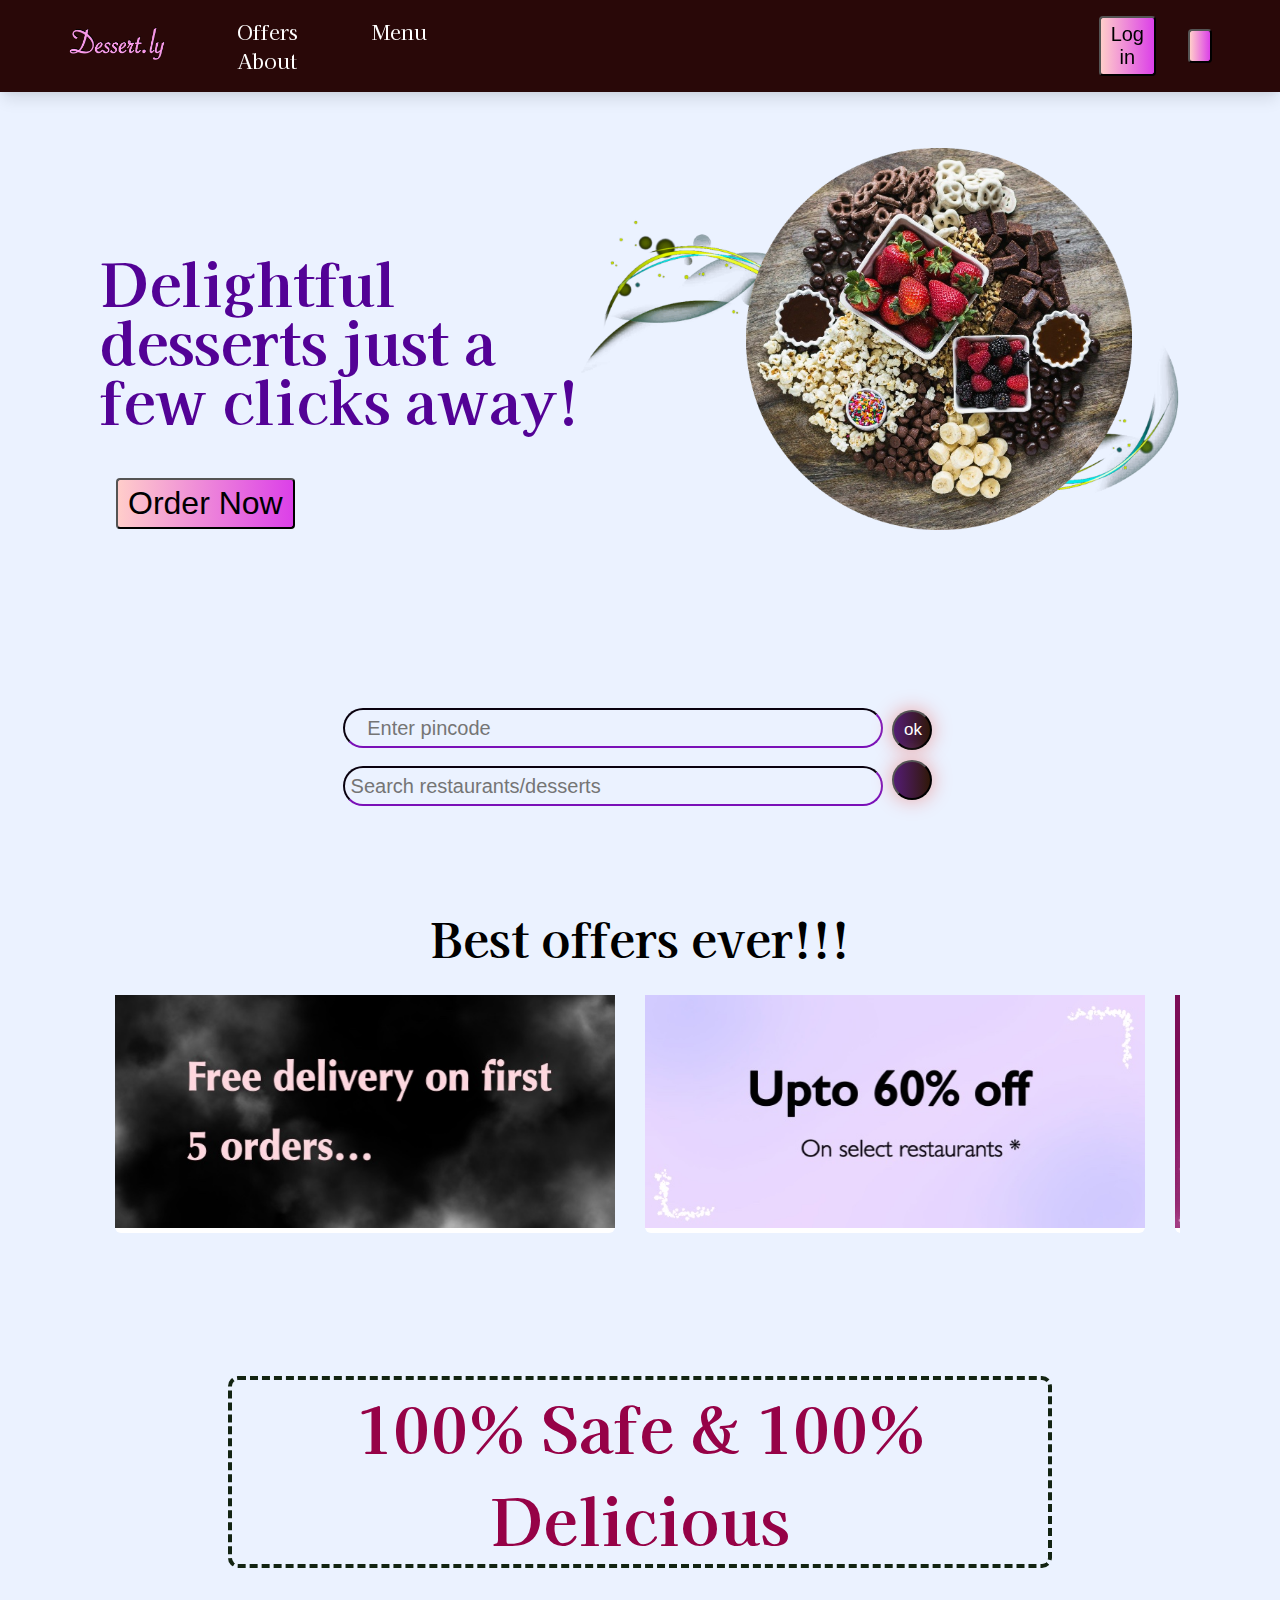
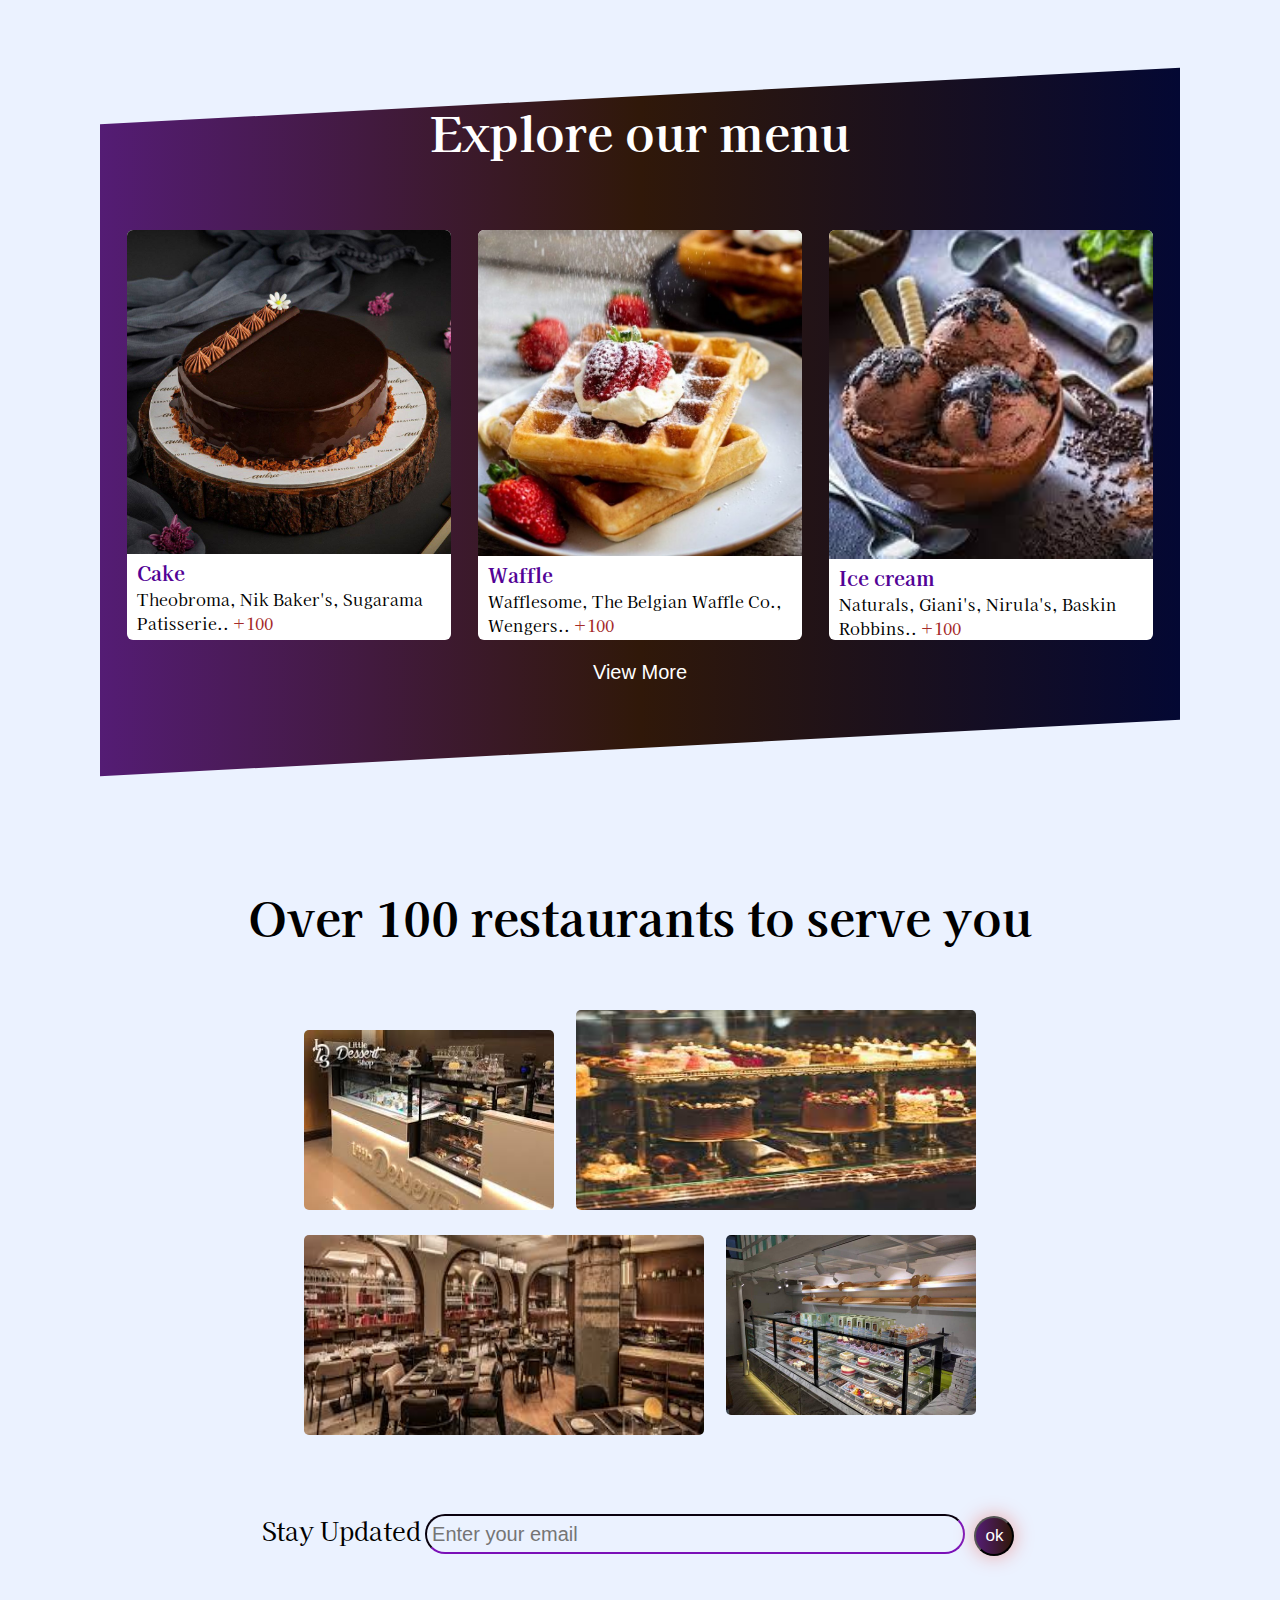
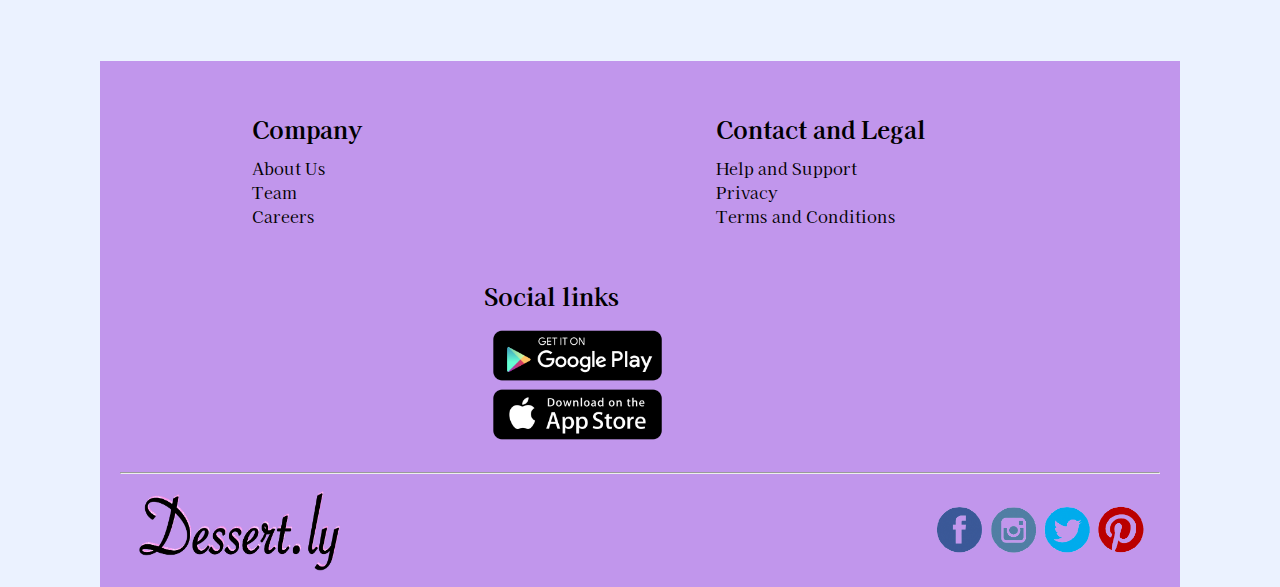
==== index.html @ 54e62a46 "first commit" ====
<!DOCTYPE html>
<html lang="en">
<head>
    <meta charset="UTF-8">
    <meta http-equiv="X-UA-Compatible" content="IE=edge">
    <meta name="viewport" content="width=device-width, initial-scale=1.0">
    <title>Dessert.ly</title>
    <link rel="stylesheet" href="style.css" />
    <link rel="preconnect" href="https://fonts.googleapis.com"> 
    <link rel="preconnect" href="https://fonts.gstatic.com" crossorigin> 
    <link href="https://fonts.googleapis.com/css2?family=Kaisei+Decol:wght@400;500;700&display=swap" rel="stylesheet">
    <link href='https://css.gg/shopping-cart.css' rel='stylesheet'> 
    <link href='https://css.gg/search.css' rel='stylesheet'>
    <link href='https://css.gg/menu.css' rel='stylesheet'>
</head>
<body>
    <header>
        <nav class="navbar">
            <div class="navbar__brand">
                <img src="./assets/logo1.png" alt="logo" class="brand__logo"/>
            </div>
            <div class="anchor">
                <a href="#offers">Offers</a>
                <a href="#menu">Menu</a>
                <a href="#about">About</a>
            </div>
            <div>
                <button id="login" class="button__primary">Log in</button>
            </div>
            <div class="nav__items">
                <button id="cart" class="button__primary">
                    <i class="gg-shopping-cart"></i>
                </button>
            </div>
            <div class="dropdown">
                <button id="me" class="button__primary">
                    <i class="gg-menu"></i>
                </button>
                <div class="dropdown__items">
                    <a href="#offers">Offers</a>
                    <a href="#menu">Menu</a>
                    <a href="#about">About</a>
                </div>
            </div>
        </nav>
    </header>
    <main class="container">
        <section class="hero__container">
            <div class="hero_image_container">
                <img src="./assets/hero2.png" alt="heroimage" class="hero__image"/>
                <img src="./assets/heroShape.png" alt="heroimageshape/" class="hero__image__shape" />
            </div>
            <div class="hero__description">
                <h1 class="hero__text">Delightful desserts just a few clicks away! </h1>
                <button id="order__button" class="button__primary">Order Now</button>
            </div>
        </section>
    <div class="form__input">
        <form>
            <input type="number" placeholder="    Enter pincode "/>
            <input type="submit" value="ok"/>
            <br>
            <input type="search" placeholder=" Search restaurants/desserts "/>
            <button class="search__icon">
                <i class="gg-search"></i>
            </button>
        </form>
    </div>
        <section id="offers" class="discount__coupon__container">
            <h1 class="text-x2">Best offers ever!!!</h1>
        <div class="discount__coupon__container__list">
            <div class="discount__coupon">
                <img src="./assets/discount1.JPG" alt="discount coupon 1" class="dc"/>
            </div>
            <div class="discount__coupon">
                <img src="./assets/discount2.JPG" alt="discount coupon 2" class="dc"/>
            </div>
            <div class="discount__coupon">
                <img src="./assets/discount3.JPG" alt="discount coupon 3" class="dc"/>
            </div>
            <div class="discount__coupon">
                <img src="./assets/discount4.JPG" alt="discount coupon 4" class="dc"/>
            </div>
        </div>
        </section>
        <div class="discount__coupon__text">
            <strong>100% Safe & 100% Delicious</strong>
        </div>
        <section id="menu" class="food__list__container">
            <h1 class="text-x1">Explore our menu</h1>
            <div class="food__list__container__diagonal"></div>
            <div class="food__menu__card__list">
                <div style= "margin-bottom: 1rem;" class="food__menu__card">
                    <img src="./assets/cake.jpg" alt="cake" class="food__menu__card__image"/>
                    <div class="food__menu__card__details">
                        <h4 class="food__menu__card__title"><strong>Cake</strong></h4>
                        <p>
                            Theobroma, Nik Baker's, Sugarama Patisserie..
                            <span style="color: brown;">+100</span>
                        </p>
                    </div>
                </div>        
                <div style= "margin-bottom: 1rem" class="food__menu__card">
                    <img src="./assets/waffle.jpg" alt="Waffle" class="food__menu__card__image"/>
                    <div class="food__menu__card__details">
                        <h4 class="food__menu__card__title"><strong>Waffle</strong></h4>
                        <p>
                            Wafflesome, The Belgian Waffle Co., Wengers..
                            <span style="color: brown;">+100</span>
                        </p>
                    </div>
                </div>        
                <div style= "margin-bottom: 1rem;" class="food__menu__card">
                    <img src="./assets/icecream1.jpg" alt="Ice cream" class="food__menu__card__image"/>
                    <div class="food__menu__card__details">
                        <h4 class="food__menu__card__title"><strong>Ice cream</strong></h4>
                        <p>
                            Naturals, Giani's, Nirula's, Baskin Robbins..
                            <span style="color: brown;">+100</span>
                        </p>
                    </div>
                </div> 
                <button class="view__more">View More</button>       
            </div>
        </section>
        <section class="restaurant__list__container">
            <div class="restaurant__list__text">
                <h4 class="text-x3">Over 100 restaurants to serve you</h4>
            </div>
            <div class="restaurant__list__images__container">
                <div class="restaurant__list__row1">
                    <img src="./assets/restaurant1.jpg" alt="r1" class="restaurant1"/>
                    <img src="./assets/restaurant2.jpg" alt="r2" class="restaurant2"/>
                </div>
                <div class="restaurant__list__row2">
                    <img src="./assets/restaurant4.jpg" alt="r4" class="restaurant4"/>
                    <img src="./assets/restaurant3.jpg" alt="r3" class="restaurant3"/>
                </div>
            </div>
            <div class="email__input">
            <form>
                <label for="email">Stay Updated</label> 
                <input type="email" placeholder=" Enter your email " id="email"/>
                <input type="submit" value="ok"/>
            </form>
            </div>
        </section>
        <div id="about" class="bottom__container">
            <div class="bottom__list">
                <h2>Company</h2>
                <p>
                    About Us
                    <br>
                    Team 
                    <br>
                    Careers
                </p>
            </div>
            <div class="bottom__list">
                <h2>Contact and Legal</h2>
                <p>
                    Help and Support
                    <br>
                    Privacy
                    <br>
                    Terms and Conditions
                </p>
            </div>
            <div class="bottom__list">
                <h2>Social links</h2>
                <img src="./assets/social.png" alt="social links" class="social"/>
            </div>
            <hr style="width:100%">
            <div class="last__line">
                <img src="./assets/logo.png" alt="logo" class="brand__logo__bottom"/>
                <img src="./assets/social__media__icons1.png" alt="social media" class="social__media"/>
            </div>
        </div>
    </main>
</body>
</html>
---- style.css ----
* { 
    padding: 0;
    margin: 0;
    box-sizing: border-box;
  }

body {
    font-family: 'Kaisei Decol', serif;
    background-color:#ebf2ff;
}

.navbar {
    position: sticky;
    width: 100%;
    top: 0;
    display: flex;
    align-items: center;
    background-color: rgb(41, 8, 8);
    box-shadow: 0 10px 15px -3px rgb(0 0 0 / 10%), 0 4px 6px -2px rgb(0 0 0 / 5%);
    z-index: 9999;
}

.navbar__brand {
    margin-right: 60px;
    width: 100px;
}

.brand__logo {
    padding-left: 20px;
    width: 150%;
}

.anchor a{
    display: none;
}

#login{
    margin-left: 55px;
    font-size: 17px;
}

#me{
    height: 9px;
    padding: 15px 0px;
}

#cart{
    font-size: 10px;
    height:34px;
    margin-right: 20px;
}

.dropdown__items a{
    font-size: 17px;
    color: rgb(41, 8, 8);
    text-decoration: none;
    display: block;
    text-align: center;
}

.dropdown__items{
    display: none;
    position: absolute;
    background-color: #ebf2ff;
    width: 70px;
    box-shadow: 0px 8px 16px 0px rgba(0,0,0,0.2);
    z-index: 1;
    right: 0;
    padding: 8px 0px;
}

.dropdown__items a:hover{
    color: rgb(112, 64, 201);
    font-size: 18px;
}

.dropdown #me{
    font-family: inherit;
    margin: 0;
}

.dropdown:hover .dropdown__items{
    display: block;
}

.navbar__nav__items {
    display: flex;
}

.container {
    padding: 0px 20px;
}

.hero__container {
    margin-top: 1rem;
}

.hero__image__container {
    position: relative;
    margin-top: 100px;
}

.hero__image {
    position: absolute;
    right: 20px;
    margin-top: 1rem;
    width: 65%;
    margin-right: 10%; 
    margin-left: 10%;
    z-index: 2;
    border-radius: 10px;
}

.hero__image__shape {
    margin-top: 4.25rem;
    width: 100%;
}

.hero__description {
    display: flex;
    flex-direction: column;
    align-items: flex-start;
    margin-top: 3rem;
    margin-bottom: 2rem;
}

.hero__text {
    font-size: 1.5rem;
    line-height: 2rem;
    color: rgb(83, 2, 150);
    font-weight: 900;
    text-align: center;
}

.discount__coupon__container {
    margin-top: 2rem;
}

.discount__coupon__container__list{
    display: flex;
    flex-basis: 40%;
    position: relative;
    overflow-x: auto;
    white-space: nowrap;
}

.discount__coupon {
    position: relative;
    margin: 15px;
    background-color: white;
    border-radius: 6px;
}

.dc{
    width: 300px;
    height: auto;
}

.text-x2{
    margin-top: 2rem;
    margin-bottom: 0.5rem;
    color: black;
    text-align: center;
    font-size: 1.7rem;
}

.discount__coupon__text {
    margin: 4rem;
    color: rgb(150, 2, 71);
    font-size: 2.5rem;
    text-align: center;
    border-radius: 10px;
    border-style:dashed;
    border-width: 4px;
    border-color: rgb(19, 36, 18);
}

.button__primary {
    background-image: linear-gradient(
        to right,
        #ffcdca 0%,
        #db3de9 51%,
        #bf8eff 100%
    );
    font-size: 20px;
    margin: 10px;
    padding: 5px 10px;
    align-self: center;
    text-align: center;
    transition: 0.5s;
    background-size: 200% auto;
    border-radius: 4px;
    display: block;
}

.button__primary:hover {
    background-position: right center;
    box-shadow: 0 0 20px rgb(235, 163, 163);
}

.food__list__container{
    position: relative;
    margin: 4rem 0;
}

.food__menu__card__list{
    width: 100%;
}

.food__menu__card:hover,.discount__coupon:hover{
    box-shadow: 0 0 20px rgb(235, 163, 163);
}

.food__menu__card__image{
    border-radius: 6px 6px 0px 0px;
    width: 100%;
}

.food__menu__card__details {
    text-align: left;
    color: black;
    padding: 0px 10px;
}

.food__menu__card__title{
    font-size: 1.25rem;
    line-height: 1.75rem;
    color:rgb(83, 2, 150);
    font-weight: 900;
}

.text-x1{
    text-align: center;
    font-size: 1.7rem;
    margin-top: 1rem;
    padding-bottom: 0.5rem;
    color: black;
}

.text-x3{
    text-align: center;
    font-size: 1.7rem;
    margin-top: 1rem;
    color: black;
}

.view__more{
    font-size: 20px;
    margin: auto;
    padding: 5px 10px;
    width: 70%;
    color:rgb(150, 2, 71);
    background-color: transparent;
    transition: 0.5s;
    background-size: 200% auto;
    border: 0px;
    border-radius: 4px;
    display: block;   
}

.view__more:hover {
    width: 35%;
    color: white;
    background-color: rgb(41, 8, 8);
    border-radius: 20px;
}

.restaurant__list__images__container {
    margin-top: 3rem;
}

.restaurant__list__row1 {
    display: flex;
    align-items: baseline;
}

.restaurant__list__row2 {
    margin-top: 10px;
    display: flex;
    align-items: flex-start;
    flex-direction: row-reverse;
}

.restaurant1, .restaurant4 {
    border-radius: 5px;
    margin: 0 5px;
    width: 130px;
    height: 80px;
}

.restaurant2, .restaurant3 {
    border-radius: 5px;
    margin: 0 5px;
    width: 200px;
    height: 100px;
}

.form__input{
    text-align: center;
}

input[type=number],input[type=search]{
    width: 80%;
    height: 40px;
    border-radius: 20px;
    background-color: transparent;
    border-color: rgb(66, 9, 99);
    font-size: 15px;
}

input[type=email]{
    width: 45%;
    height: 40px;
    border-radius: 20px;
    background-color: transparent;
    border-color: rgb(66, 9, 99);
    font-size: 15px;
}

label{
    font-size: 18px;
}

.email__input{
    text-align: center;
    margin-top: 4rem;
}

.search__icon,input[type=submit]{
    width: 40px;
    height: 40px; 
    border-radius: 20px;
    color: white;
    background-image: linear-gradient(
        to right,
        rgb(84, 28, 116) 0%,
        #301809 50%,
        #040833 100%
    );
    font-size: 17px;
    margin: 5px;
    padding: 5px 10px;
    align-self: center;
    text-align: center;
    transition: 0.5s;
    background-size: 200% auto;
    box-shadow: 0 0 20px rgb(235, 163, 163);
}

.bottom__container{
    margin-top: 100px;
    padding: 20px 20px 0px 20px;
    background-color: rgb(193, 150, 236);
    width: 100%;
}

.bottom__list{
    margin: 20px;
}

.social{
    width: 60%;
}

hr { 
    display: block;
    margin-left: auto;
    margin-right: auto;
    border-style: inset;
    border-width: 1px;
  }

.last__line{
    width: 100%;
    display: flex;
    justify-content: space-between;
}

.brand__logo__bottom,.social__media{
    width:40%;
    margin: 1rem;
}

h2{
    margin: 10px 0px;
}

@media (min-width: 1200px) {
    .navbar {
        padding: 0 3rem;
    }
    .button__primary {
        margin: 1rem;
        font-size: 2rem;
        align-self:flex-start;
    }
    #order__button{
        margin-top: 3rem;
    }
    .hero__container {
        position: relative;
        display: flex;
        flex-direction: row-reverse;
    }
    .hero__image {
        padding-right: 100px;
        margin-top: 40px;
        right: -10rem;
        width: 45%;
    }
    .hero__image__shape{
        margin-top: 110px;
        width: 600px;
    }
    .hero__text {
        margin-top: 6rem;
        font-size: 3.7rem;
        line-height: 1;
        text-align: left;
    }
    .container {
        padding: 0px 100px;
    }
    .discount__coupon__container {
        display: flex;
        flex-direction: column;
        margin-top: 4rem;
    }
    .discount__coupon__text {
        margin: 8rem;
        font-size: 4rem;
    }
    .discount__coupon::before{
        width: 100%;
    }
    .text-x2{
        font-size: 3rem;
    }
    .dc{
        width: 500px;
    }
    .text-x1{
        padding-bottom: 0px;
        font-size: 3rem;
        color: white;
        
    }
    .text-x3{
        color: black;
        font-size: 3rem;
    }
    .food__list__container {
        position: relative;
        margin: 4rem 0;
    }
    .food__menu__card__list {
        display: flex;
        flex-wrap: wrap;
        justify-content: space-evenly;
        padding-top: 2rem;
        margin-top: 2rem;
    }
    .food__menu__card {
        flex-basis: 30%;
        background-color: white;
        border-radius: 6px;
    }
    .food__list__container__diagonal{
        background-image: linear-gradient(
            to right,
            rgb(84, 28, 116) 0%,
            #301809 50%,
            #040833 100%
        );
        position: absolute;
        left: 0px;
        top: 0px;
        width: 100%;
        height: 110%;
        transform: skewY(-3deg);
        z-index: -3;
    }
    .view__more{
        background-color: transparent;
        color: white; 
    }
    .view__more:hover{
        color: rgb(84, 28, 116);
        background-color: white;
    }
    .restaurant__list__container {
        margin-top: 12rem;
        align-items: center;
    }
    .restaurant__list__row1 {
        justify-content: center;
    }
    .restaurant__list__row2 {
        margin-top: 3px;
        align-items: flex-start;
        justify-content: center;
    }
    .restaurant1, .restaurant4 {
        margin: 0.7rem;
        width: 250px;
        height: 180px;
    }
    .restaurant2, .restaurant3 {
        margin: 0.7rem;
        width: 400px;
        height: 200px;
    }
    .form__input{
        margin-top: 8rem;
    }
    input[type="number"],input[type=search],input[type=email]{
        font-size: 20px;
        width: 50%;
    }
    .bottom__container{
        display: flex;
        flex-wrap: wrap;
        justify-content: space-evenly;
    }
    .bottom__list{
        flex-basis: 30%;
    }
    .brand__logo__bottom,.social__media{
        width:20%;
    }
    label{
        font-size: 25px;
    }
    .anchor a{
        display: inline;
        padding-left: 30px;
        margin: 20px;
        color: white;
        font-size: 20px;
        text-decoration: none;
        align-items: left;
    }
    #login{
        margin-left: 600px; font-size: 20px;
    }
    .dropdown{
        display: none;
    }
}
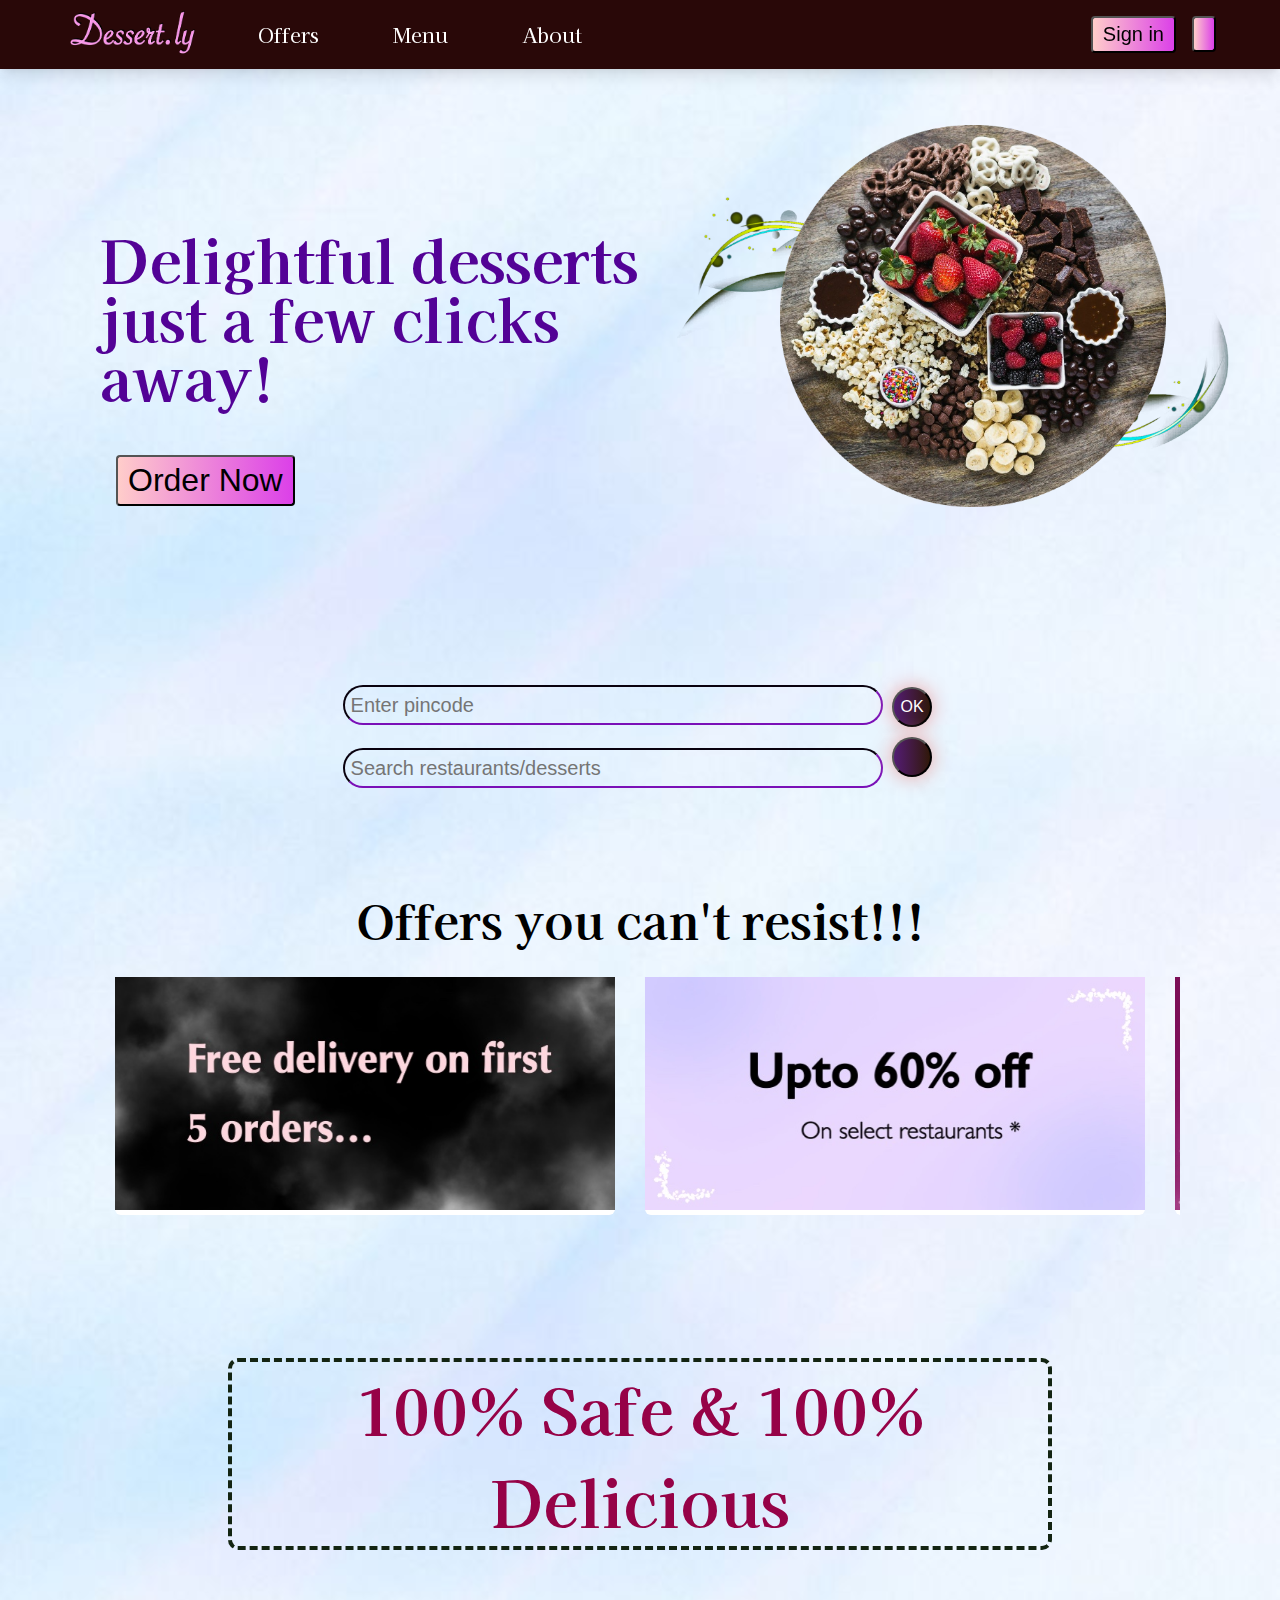
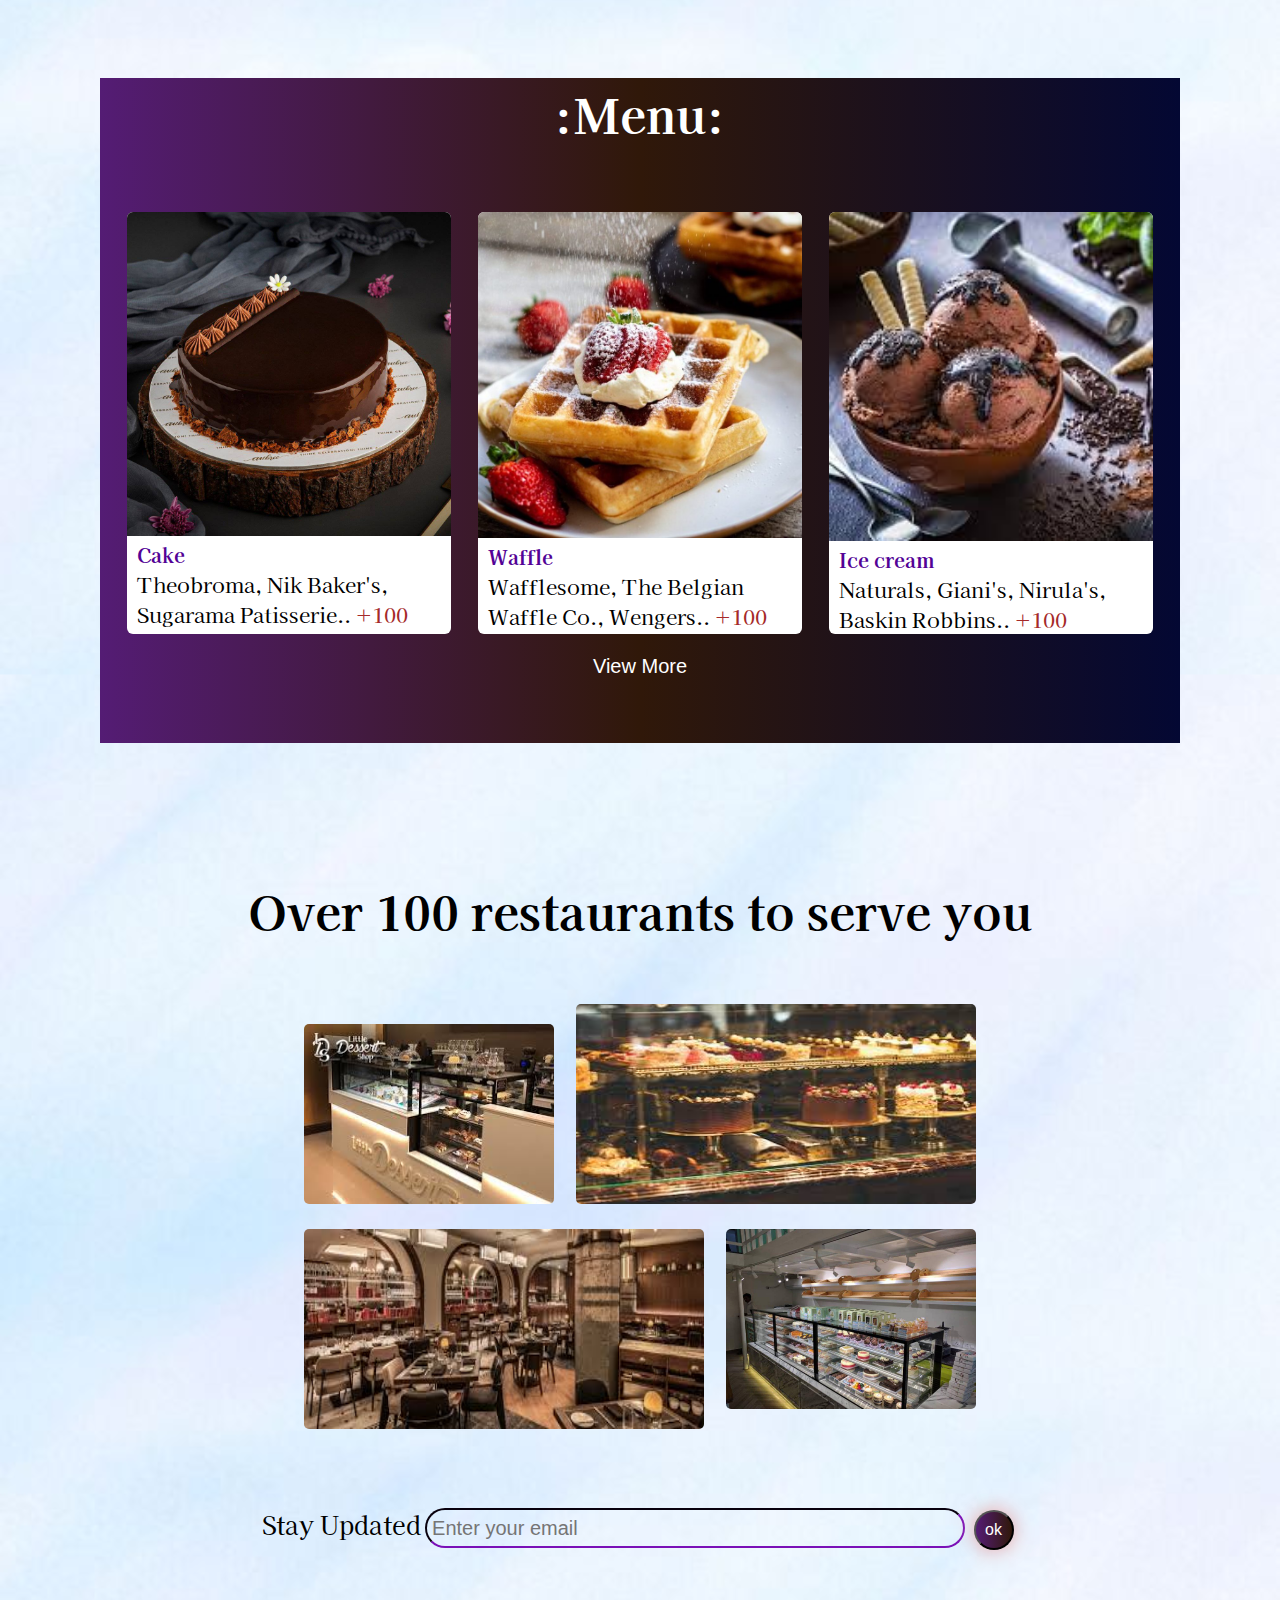
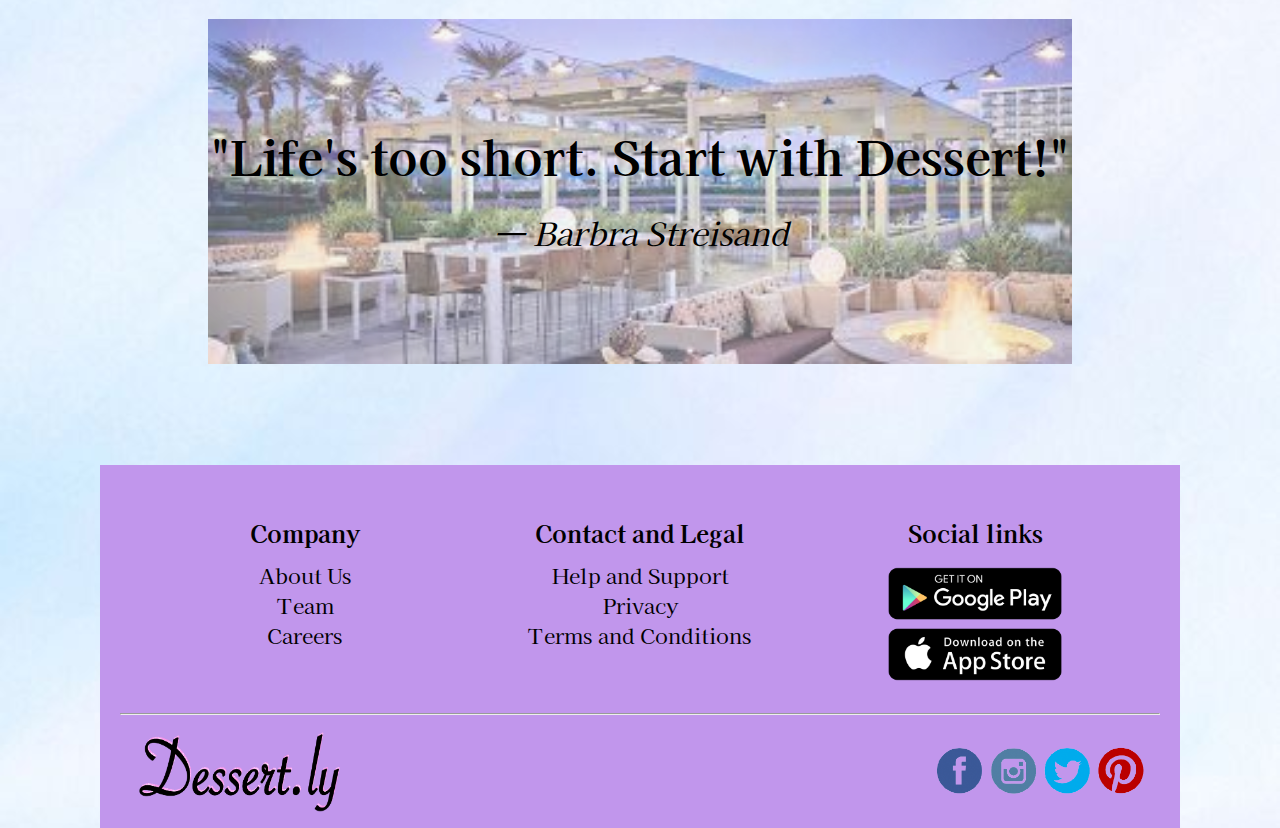
==== commit 189cdfc9: "My first commit" ====
--- a/index.html
+++ b/index.html
@@ -24,8 +24,9 @@
                 <a href="#menu">Menu</a>
                 <a href="#about">About</a>
             </div>
-            <div>
-                <button id="login" class="button__primary">Log in</button>
+            <div class="all">
+            <div class="logbutton">
+                <a href="signinform.html"><button id="login" class="button__primary">Sign in</button></a>
             </div>
             <div class="nav__items">
                 <button id="cart" class="button__primary">
@@ -42,6 +43,7 @@
                     <a href="#about">About</a>
                 </div>
             </div>
+            </div>
         </nav>
     </header>
     <main class="container">
@@ -56,18 +58,23 @@
             </div>
         </section>
     <div class="form__input">
+        <!-- <div class="formbg">
+            <img src="./assets/formbg.jpeg" alt="form background" class="ft"/>
+        </div> -->
+        <!-- <div class="its__a__form"> -->
         <form>
-            <input type="number" placeholder="    Enter pincode "/>
-            <input type="submit" value="ok"/>
+            <input type="number" placeholder=" Enter pincode "/>
+            <input type="submit" value="OK"/>
             <br>
             <input type="search" placeholder=" Search restaurants/desserts "/>
             <button class="search__icon">
                 <i class="gg-search"></i>
             </button>
         </form>
+        <!-- </div> -->
     </div>
         <section id="offers" class="discount__coupon__container">
-            <h1 class="text-x2">Best offers ever!!!</h1>
+            <h1 class="text-x2">Offers you can't resist!!!</h1>
         <div class="discount__coupon__container__list">
             <div class="discount__coupon">
                 <img src="./assets/discount1.JPG" alt="discount coupon 1" class="dc"/>
@@ -87,8 +94,8 @@
             <strong>100% Safe & 100% Delicious</strong>
         </div>
         <section id="menu" class="food__list__container">
-            <h1 class="text-x1">Explore our menu</h1>
-            <div class="food__list__container__diagonal"></div>
+            <h1 class="text-x1">:Menu:</h1>
+            <div class="food__list__container__straight"></div>
             <div class="food__menu__card__list">
                 <div style= "margin-bottom: 1rem;" class="food__menu__card">
                     <img src="./assets/cake.jpg" alt="cake" class="food__menu__card__image"/>
@@ -145,6 +152,16 @@
             </form>
             </div>
         </section>
+        <div class="cont">
+            <div class="textbg">
+                <img src="./assets/textbg.jpeg" alt="text background" class="tt"/>
+            </div>
+            <div class="centered">
+                <strong>"Life's too short. Start with Dessert!"</strong>
+                <br>
+                <em id="author">― Barbra Streisand</em>
+            </div>
+        </div>
         <div id="about" class="bottom__container">
             <div class="bottom__list">
                 <h2>Company</h2>
--- a/style.css
+++ b/style.css
@@ -7,6 +7,8 @@
 body {
     font-family: 'Kaisei Decol', serif;
     background-color:#ebf2ff;
+    background-image: url(./assets/mainbg.jpeg);
+    background-size: 100%;
 }
 
 .navbar {
@@ -15,6 +17,7 @@
     top: 0;
     display: flex;
     align-items: center;
+    justify-content: space-evenly; /*changed this*/
     background-color: rgb(41, 8, 8);
     box-shadow: 0 10px 15px -3px rgb(0 0 0 / 10%), 0 4px 6px -2px rgb(0 0 0 / 5%);
     z-index: 9999;
@@ -35,10 +38,15 @@
 }
 
 #login{
-    margin-left: 55px;
     font-size: 17px;
 }
 
+.logbutton a{
+    text-decoration: none;
+}
+.all{
+    display: flex;
+}
 #me{
     height: 9px;
     padding: 15px 0px;
@@ -47,7 +55,6 @@
 #cart{
     font-size: 10px;
     height:34px;
-    margin-right: 20px;
 }
 
 .dropdown__items a{
@@ -76,7 +83,6 @@
 
 .dropdown #me{
     font-family: inherit;
-    margin: 0;
 }
 
 .dropdown:hover .dropdown__items{
@@ -102,7 +108,7 @@
 
 .hero__image {
     position: absolute;
-    right: 20px;
+    right: 5%;
     margin-top: 1rem;
     width: 65%;
     margin-right: 10%; 
@@ -119,8 +125,8 @@
 .hero__description {
     display: flex;
     flex-direction: column;
-    align-items: flex-start;
-    margin-top: 3rem;
+    align-items: center;
+    margin-top: 20%;
     margin-bottom: 2rem;
 }
 
@@ -240,7 +246,7 @@
 .text-x3{
     text-align: center;
     font-size: 1.7rem;
-    margin-top: 1rem;
+    /* margin-top: 0.3rem; */
     color: black;
 }
 
@@ -339,7 +345,6 @@
     );
     font-size: 17px;
     margin: 5px;
-    padding: 5px 10px;
     align-self: center;
     text-align: center;
     transition: 0.5s;
@@ -348,10 +353,9 @@
 }
 
 .bottom__container{
-    margin-top: 100px;
+    margin-top: 3rem;
     padding: 20px 20px 0px 20px;
     background-color: rgb(193, 150, 236);
-    width: 100%;
 }
 
 .bottom__list{
@@ -359,7 +363,7 @@
 }
 
 .social{
-    width: 60%;
+    width: 12rem;
 }
 
 hr { 
@@ -385,9 +389,36 @@
     margin: 10px 0px;
 }
 
+.tt{
+    opacity: 0.6;
+    margin-top: 3rem;
+}
+
+.centered{
+    position: absolute;
+    top: 35%;
+    font-size: 1.5rem;
+}
+
+.cont{
+    width: 100%;
+    position: relative;
+    text-align: center;
+    color: rgb(0, 0, 0);
+}
+
+#author{
+    font-size: 20px;
+}
+
+.gg-search{
+    left: 0.8rem;
+}
+
 @media (min-width: 1200px) {
     .navbar {
         padding: 0 3rem;
+        justify-content: unset;
     }
     .button__primary {
         margin: 1rem;
@@ -405,12 +436,17 @@
     .hero__image {
         padding-right: 100px;
         margin-top: 40px;
-        right: -10rem;
+        right: -18%;
         width: 45%;
     }
     .hero__image__shape{
         margin-top: 110px;
-        width: 600px;
+        width: 110%;
+    }
+    .hero__description{
+        align-items: flex-start;
+        margin-top: 3rem;
+        width: 90%;
     }
     .hero__text {
         margin-top: 6rem;
@@ -465,7 +501,7 @@
         background-color: white;
         border-radius: 6px;
     }
-    .food__list__container__diagonal{
+    .food__list__container__straight{
         background-image: linear-gradient(
             to right,
             rgb(84, 28, 116) 0%,
@@ -477,7 +513,7 @@
         top: 0px;
         width: 100%;
         height: 110%;
-        transform: skewY(-3deg);
+        /* transform: skewY(-3deg); */
         z-index: -3;
     }
     .view__more{
@@ -517,13 +553,19 @@
         font-size: 20px;
         width: 50%;
     }
+    input[type=submit]{
+        padding: 0;
+        font-size: 1rem;
+    }
     .bottom__container{
+        margin-top: 6rem;
         display: flex;
         flex-wrap: wrap;
         justify-content: space-evenly;
     }
     .bottom__list{
-        flex-basis: 30%;
+        flex-basis: 25%;
+        text-align: center;
     }
     .brand__logo__bottom,.social__media{
         width:20%;
@@ -541,9 +583,46 @@
         align-items: left;
     }
     #login{
-        margin-left: 600px; font-size: 20px;
+        margin-right: auto;
+        font-size: 20px; 
     }
     .dropdown{
         display: none;
     }
+    .all{
+        display: flex;
+        margin-left: auto;
+    }
+    .tt{
+        margin-top: 4rem;
+        width: 80%;
+    }
+    .centered {
+        width: 80%;
+        top: 40%;
+        left: 10%;
+        font-size: 3rem;
+        text-align: center;
+    }
+    .cont{
+        width: 100%;
+        position: relative;
+        color: rgb(0, 0, 0);
+    }
+    #author{
+        font-size: 2rem;
+    }
+    p{
+        font-size: 1.3rem;
+    }
+    #cart{
+        height:36px;
+    }
+    /* .ft{
+        width: 60%;
+        height: 18rem;
+    }
+    .its__a__form{
+        top: 30%;
+    } */
 }